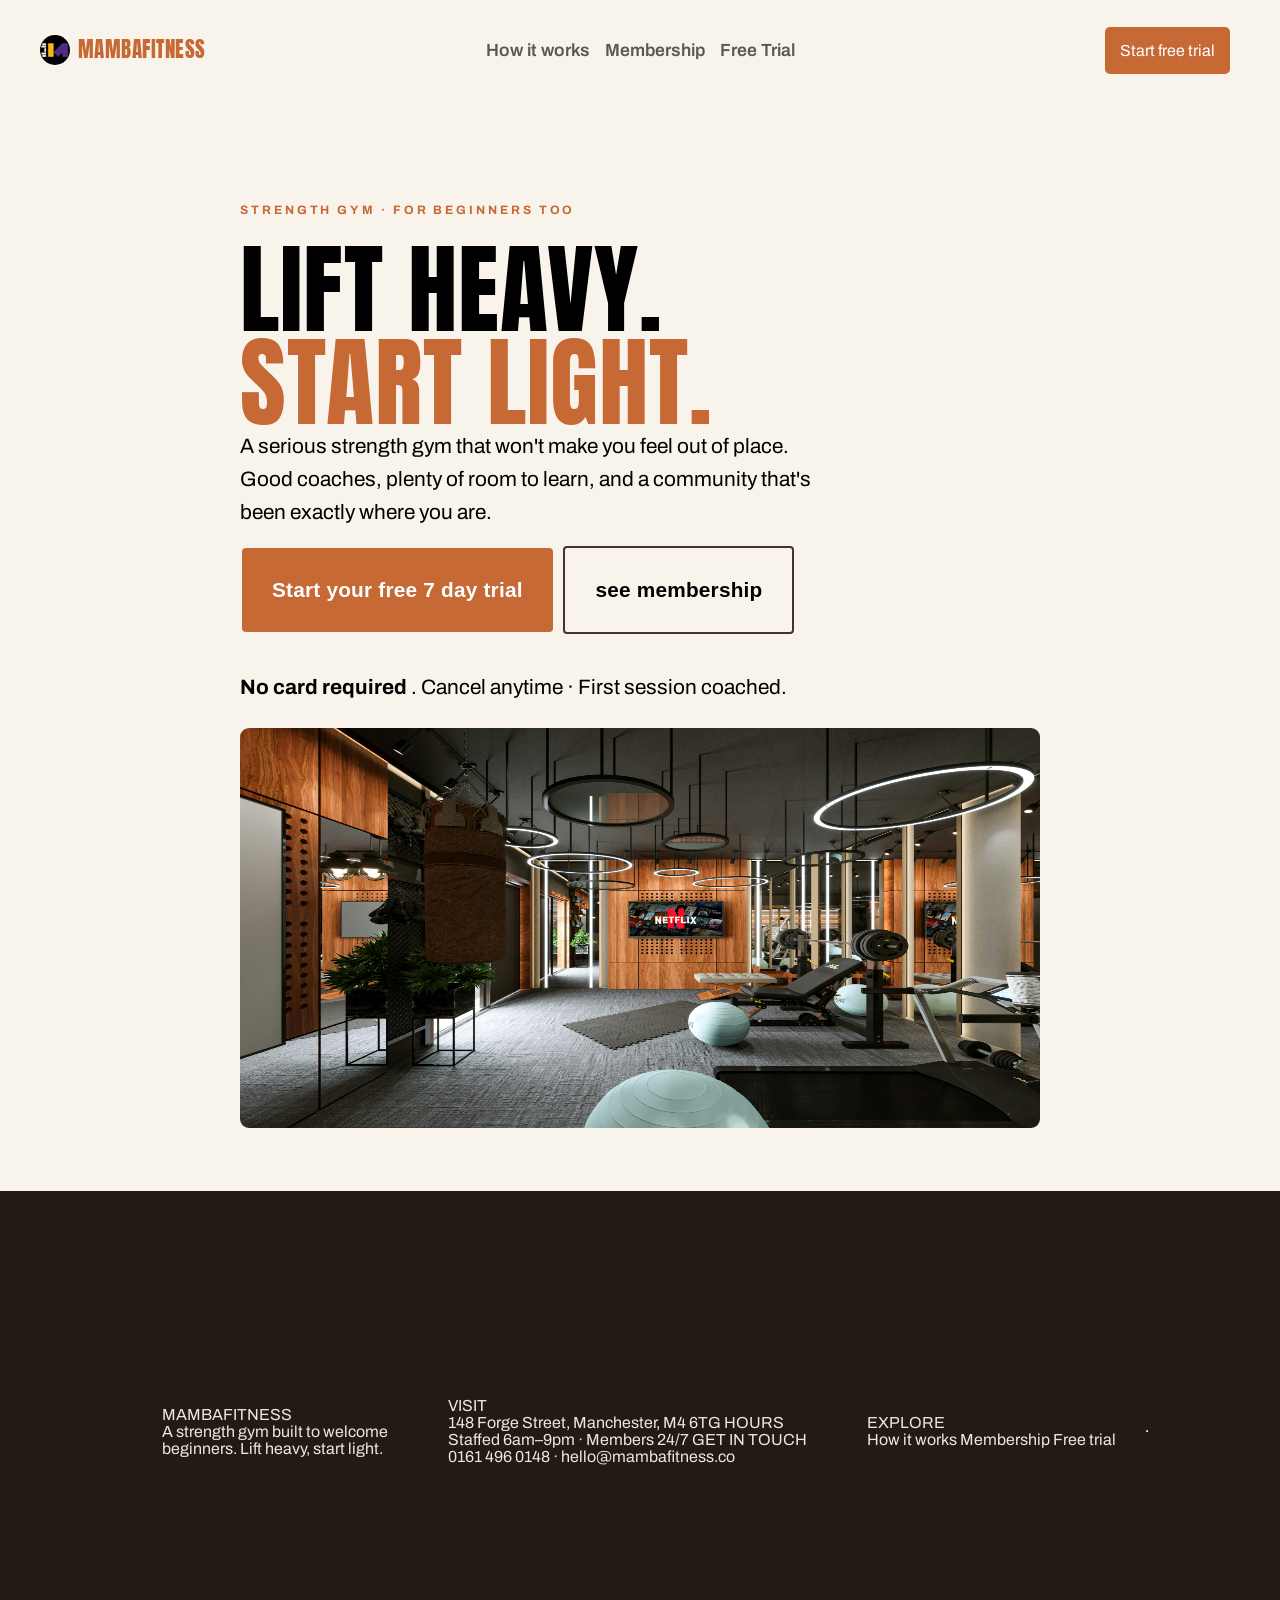
==== level 1 task 1/index.html @ 9b39e499 "feat: add level 1 task 1 - MambaFitness website Co-Authored-By: Claude Sonnet 4.6 <noreply@anthropic" ====
<!DOCTYPE html>
<html lang="en">
<head>
    <meta charset="UTF-8">
    <meta name="viewport" content="width=device-width, initial-scale=1.0">
    <title>Document</title>
    <link rel="stylesheet" href="style.css">
    
    
    <link href="https://fonts.googleapis.com/css2?family=Anton&family=Archivo:wght@400;500;600;700&family=Spline+Sans+Mono:wght@500&display=swap" rel="stylesheet" />

</head>
<body>
    <nav class=" navbar">
        
        <a class="nav-logo">
            <img src="logo.jpg" alt="" srcset="" ">
            <span>MAMBAFITNESS</span></a>
        <div class="links">
            <a href="page2.html">How it works</a>
            <a class="nav-membership" href="page3.html">Membership</a>
            <a class="nav-trail" href="page4.html">Free Trial</a></div>
        <div class="btn-nav"><a class="nav-btn-trial">Start free trial</a>
        </div>

    </nav>
    <!-- <hr> -->
   <main><div class="hero">
    <span class="eyebrow">Strength gym · for beginners too</span>
    <h1 class="display">LIFT HEAVY.<br>
  <span class="accent">START LIGHT.</span></h1>
    
    <p class="info2">A serious strength gym that won't make you feel out of place. <br> Good coaches, plenty of room to learn, and a community that's <br>been exactly where you are.</p>
    <div class="btn-hero"><button class="trial">Start your free 7 day trial</button>
    <button class="hero-membership">see membership</button></div>
    <p class="hero-trust"><strong>No card required</strong> . Cancel anytime · First session coached.</p>
    <img src="gym pic.jpg" width="200px" >
</div>
</main>

<footer>
    <div class="moto">
MAMBAFITNESS<br>
A strength gym built to welcome <br> beginners. Lift heavy, start light.</div>
    <div class="location">VISIT <br>
148 Forge Street, Manchester, M4 6TG
HOURS<br>
Staffed 6am–9pm · Members 24/7
GET IN TOUCH<br>
0161 496 0148 · hello@mambafitness.co</div>
    <div class="explore">EXPLORE <br>
How it works
Membership
Free trial</div>
<hr>
</footer>

</body>
</html>

<!-- Task 1: Build a Simple Static Website

Use HTML for structure and CSS for styling.
Add essential elements like navigation bar, images, and
footer.
Ensure basic responsiveness using CSS media queries. -->
---- level 1 task 1/style.css ----
:root {
  /* Warm neutral surfaces */
  --bone:      oklch(0.965 0.012 80);   /* page background — warm cream */
  --bone-2:    oklch(0.935 0.016 78);   /* steps band / subtle surface */
  --espresso:  oklch(0.225 0.018 56);   /* dark brand brown — footer, featured plan */
  --ink:       oklch(0.255 0.012 60);   /* primary text */
  --ink-soft:  oklch(0.46 0.012 62);    /* secondary / muted text */
  --line:      oklch(0.87 0.016 74);    /* light borders */
  --line-dark: oklch(0.34 0.02 56);     /* borders on dark backgrounds */

  /* Accents */
  --clay:      oklch(0.62 0.135 48);    /* terracotta — primary accent / buttons */
  --clay-deep: oklch(0.52 0.13 46);     /* darker clay — hover state */
  --olive:     oklch(0.62 0.115 124);   /* green accent — checkmarks */

  --cream:     oklch(0.93 0.014 80);    /* light text on dark backgrounds */
}

* {
  padding: 0;
  margin: 0;
  box-sizing: border-box;
}

body {
  display: flex;
  flex-direction: column;
  background: var(--bone);
  font-family: "Archivo", system-ui, sans-serif;
}

main {
  margin: 20px;
  padding-top: 200px;
  margin: 0 auto;        
}

.navbar {
  top: 0;
  left: 0;
  width: 100%;
  height: 100px;
  z-index: 100;
  position: fixed;
  align-items: center;
  padding: 0 40px;
  display: flex;
  background: var(--bone);
}

.navbar .links {
  justify-content: center;
  display: flex;
  flex: 1;
  gap: 15px;
}
.navbar .links a{
    text-decoration: none;
    color: var(--ink);
    color: inherit; 
    font-size: 1.1rem;
  font-weight: 600;
  color: var(--ink-soft);        /* oklch(0.46 0.012 62) — muted brown-grey */
  transition: color .2s;

}
.navbar .nav-logo {
  display: flex;
  justify-content: flex-start;
  flex: 1;
  gap: 8px;
  align-items: center;
  font-family: "Anton", sans-serif;
  font-size: 1.5rem;
  text-transform: uppercase;
  letter-spacing: 0.02em;
}

.navbar span {
  font-weight: 500;
  font-style: normal;
  color: var(--clay);
  font-size: 1.3rem;
  line-height: 30px;
}

.navbar .nav-logo img {
  display: block;
  width: auto;
  height: 30px;
  object-fit: contain;
  border-radius: 50px;
  margin-bottom: 0;
}

.navbar .btn-nav {
  justify-content: flex-end;
  display: flex;
  flex: 1;
}

.nav-btn-trial {
  color: white;
  background: var(--clay);
  padding: 15px;
  margin: 10px;
  border-radius: 5px;
  transition: background .2s, transform .15s;
  cursor: pointer;
}

.nav-btn-trial:hover {
  background: var(--clay-deep);
  transform: translateY(-2px);
}

.navbar a:hover {
  cursor: pointer;
}

.eyebrow {
  font-size: 0.76rem;
  font-weight: 700;
  letter-spacing: 0.24em;
  text-transform: uppercase;
  color: var(--clay);
  display: inline-flex;
  align-items: center;
  gap: 0.7em;
}

footer {
  display: flex;
  justify-content: center;
  align-items: center;
  margin-top: auto;
  background: var(--espresso);
  color: var(--cream);
  height: 480px;
}

footer div {
  display: flex;
  padding: 30px;
}

.trial {
  display: flex;
  flex-direction: row;
  gap: 20px;
  padding-top: 30px;
}

.btn-hero {
  display: inline-flex;
  align-items: center;
  gap: 0.70em;
  font-weight: 700;
  font-size: 0.96rem;
  letter-spacing: 0.01em;
  padding: 15px 0;
  border-radius: 4px;
  border: 2px solid transparent;
  transition: transform .15s, background .2s, color .2s, border-color .2s;
  white-space: nowrap;
}

.btn-hero .hero-membership {
  background: transparent;
  border: 2px solid var(--line-dark);
  color: inherit;
}

.btn-hero button {
  background: var(--clay);
  padding: 30px;
  border: none;
  color: white;
  border-radius: 4px;
  font-weight: 700;
  font-size: 1.3rem;
  letter-spacing: 0.01em;
  transition: background .2s, transform .15s;
  cursor: pointer;
}

.btn-hero button.trial:hover {
  background: var(--clay-deep);
  transform: translateY(-2px);
}

.btn-hero .hero-membership:hover {
  background: var(--espresso);
  border-color: var(--espresso);
  color: var(--cream);
  transform: translateY(-2px);
}

.hero-trust {
  padding-top: 25px;
  padding-bottom: 30px;
  font-size: 1.3em;
}

img {
  width: 800px;
  height: 400px;
  border-radius: 9px;
  margin-bottom: 60px;
}

h1 {
  font-size: clamp(2.9rem, 8.5vw, 6.2rem);
  margin: 26px 0 0;
}

.info2 {
  font-size: 1.3em;
  line-height: 1.6;
}

.accent {
  font-style: normal;
  color: var(--clay);
}

.display {
  font-family: "Anton", sans-serif;
  font-weight: 400;
  text-transform: uppercase;
  line-height: 0.94;
  letter-spacing: 0.01em;
}
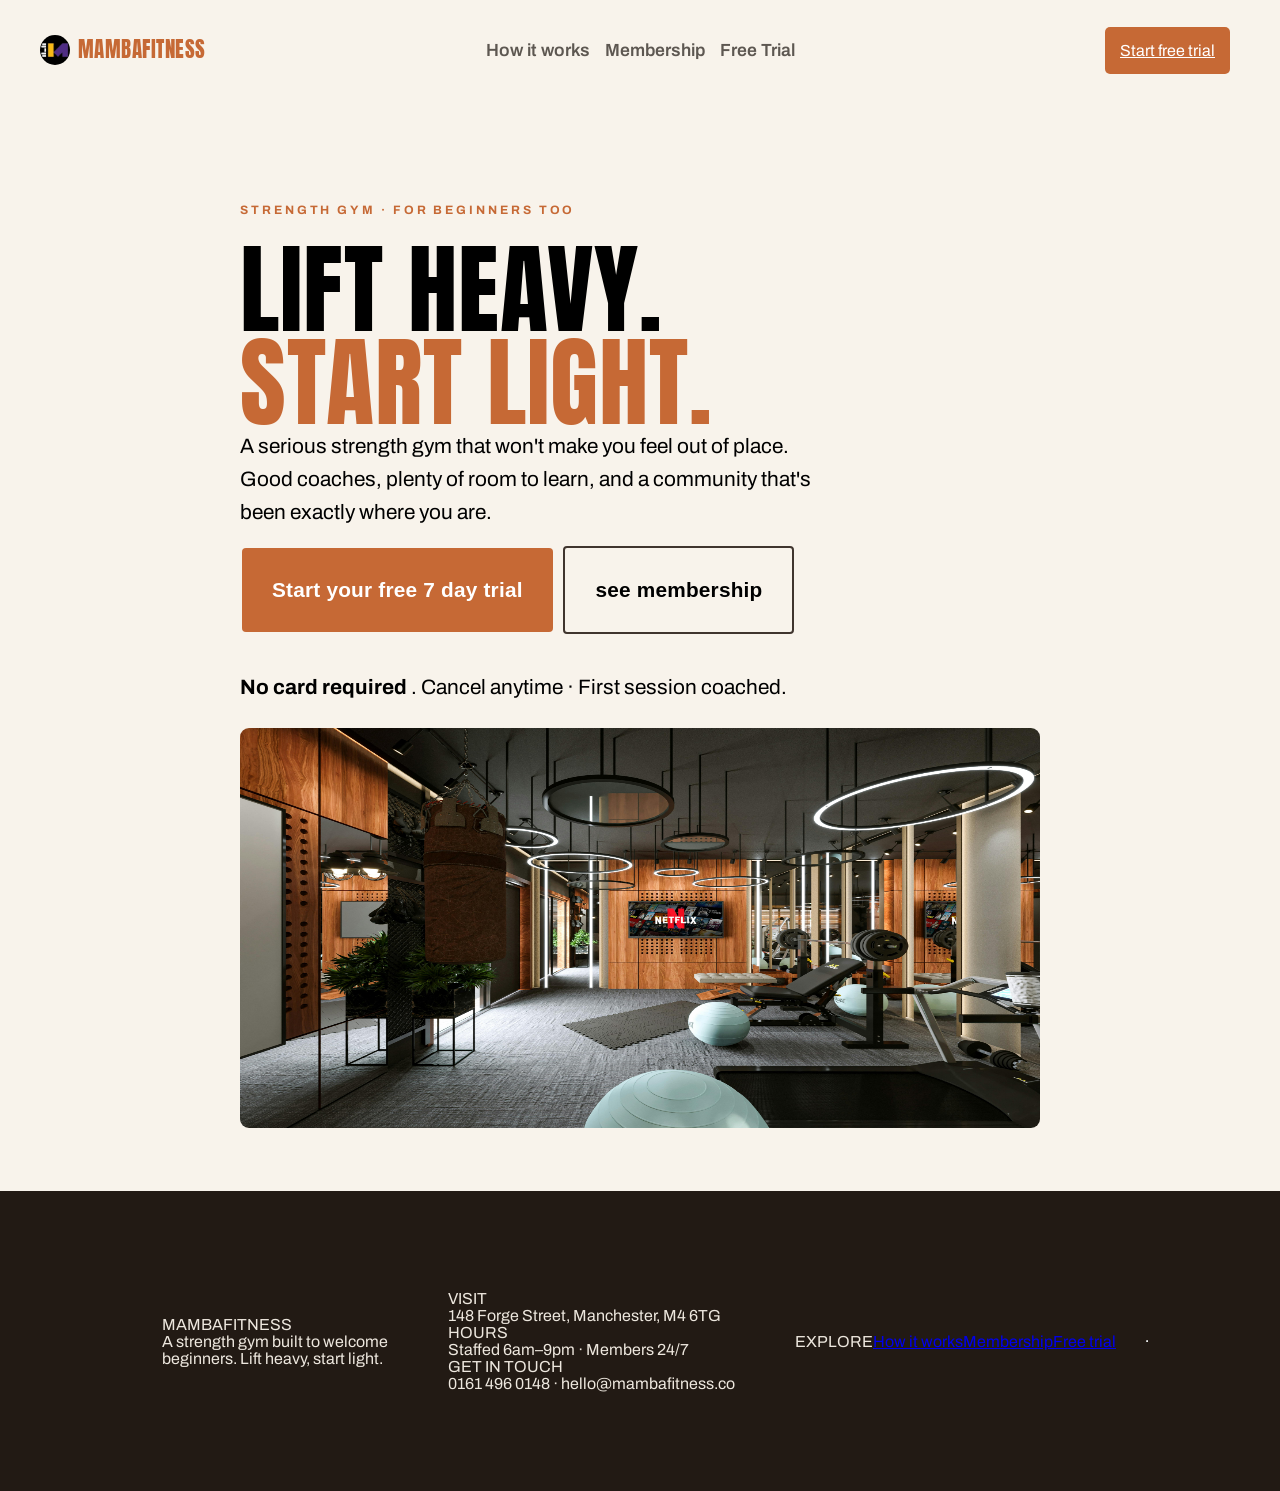
==== commit 1ef0d26d: "feat: refactor MambaFitness site with multi-page navigation and style fixes - Rename page2/page3 to " ====
--- a/level 1 task 1/index.html
+++ b/level 1 task 1/index.html
@@ -17,41 +17,42 @@
             <img src="logo.jpg" alt="" srcset="" ">
             <span>MAMBAFITNESS</span></a>
         <div class="links">
-            <a href="page2.html">How it works</a>
-            <a class="nav-membership" href="page3.html">Membership</a>
-            <a class="nav-trail" href="page4.html">Free Trial</a></div>
-        <div class="btn-nav"><a class="nav-btn-trial">Start free trial</a>
+            <a href="index2.html">How it works</a>
+            <a class="nav-membership" href="index3.html">Membership</a>
+            <a class="nav-trail" href="index4.html">Free Trial</a></div>
+        <div class="btn-nav"><a class="nav-btn-trial" href="index4.html">Start free trial</a>
         </div>
 
     </nav>
     <!-- <hr> -->
-   <main><div class="hero">
-    <span class="eyebrow">Strength gym · for beginners too</span>
-    <h1 class="display">LIFT HEAVY.<br>
-  <span class="accent">START LIGHT.</span></h1>
+   <main>
+        <div class="hero">
+        <span class="eyebrow">Strength gym · for beginners too</span>
+        <h1 class="display">LIFT HEAVY.<br>
+        <span class="accent">START LIGHT.</span></h1>
     
-    <p class="info2">A serious strength gym that won't make you feel out of place. <br> Good coaches, plenty of room to learn, and a community that's <br>been exactly where you are.</p>
-    <div class="btn-hero"><button class="trial">Start your free 7 day trial</button>
-    <button class="hero-membership">see membership</button></div>
-    <p class="hero-trust"><strong>No card required</strong> . Cancel anytime · First session coached.</p>
-    <img src="gym pic.jpg" width="200px" >
-</div>
-</main>
+        <p class="info2">A serious strength gym that won't make you feel out of place. <br> Good coaches, plenty of room to learn, and a community that's <br>been exactly where you are.</p>
+        <div class="btn-hero"><a href="index4.html"><button class="trial">Start your free 7 day trial</button></a>
+        <a href="index3.html" style="text-decoration: none; color: inherit;"><button class="hero-membership">see membership</button></a></div>
+        <p class="hero-trust"><strong>No card required</strong> . Cancel anytime · First session coached.</p>
+        <img src="gym pic.jpg" width="200px" >
+        </div>
+    </main>
 
 <footer>
     <div class="moto">
 MAMBAFITNESS<br>
 A strength gym built to welcome <br> beginners. Lift heavy, start light.</div>
-    <div class="location">VISIT <br>
-148 Forge Street, Manchester, M4 6TG
+    <div class="location">VISIT<br>
+148 Forge Street, Manchester, M4 6TG<br>
 HOURS<br>
-Staffed 6am–9pm · Members 24/7
+Staffed 6am–9pm · Members 24/7<br>
 GET IN TOUCH<br>
 0161 496 0148 · hello@mambafitness.co</div>
-    <div class="explore">EXPLORE <br>
-How it works
-Membership
-Free trial</div>
+    <div class="explore">EXPLORE<br>
+<a href="index2.html">How it works</a><br>
+<a href="index3.html">Membership</a><br>
+<a href="index4.html">Free trial</a></div>
 <hr>
 </footer>
 
--- a/level 1 task 1/style.css
+++ b/level 1 task 1/style.css
@@ -136,7 +136,7 @@
   margin-top: auto;
   background: var(--espresso);
   color: var(--cream);
-  height: 480px;
+  height: 300px;
 }
 
 footer div {
@@ -149,6 +149,10 @@
   flex-direction: row;
   gap: 20px;
   padding-top: 30px;
+}
+
+.btn-hero a {
+  text-decoration: none;
 }
 
 .btn-hero {
